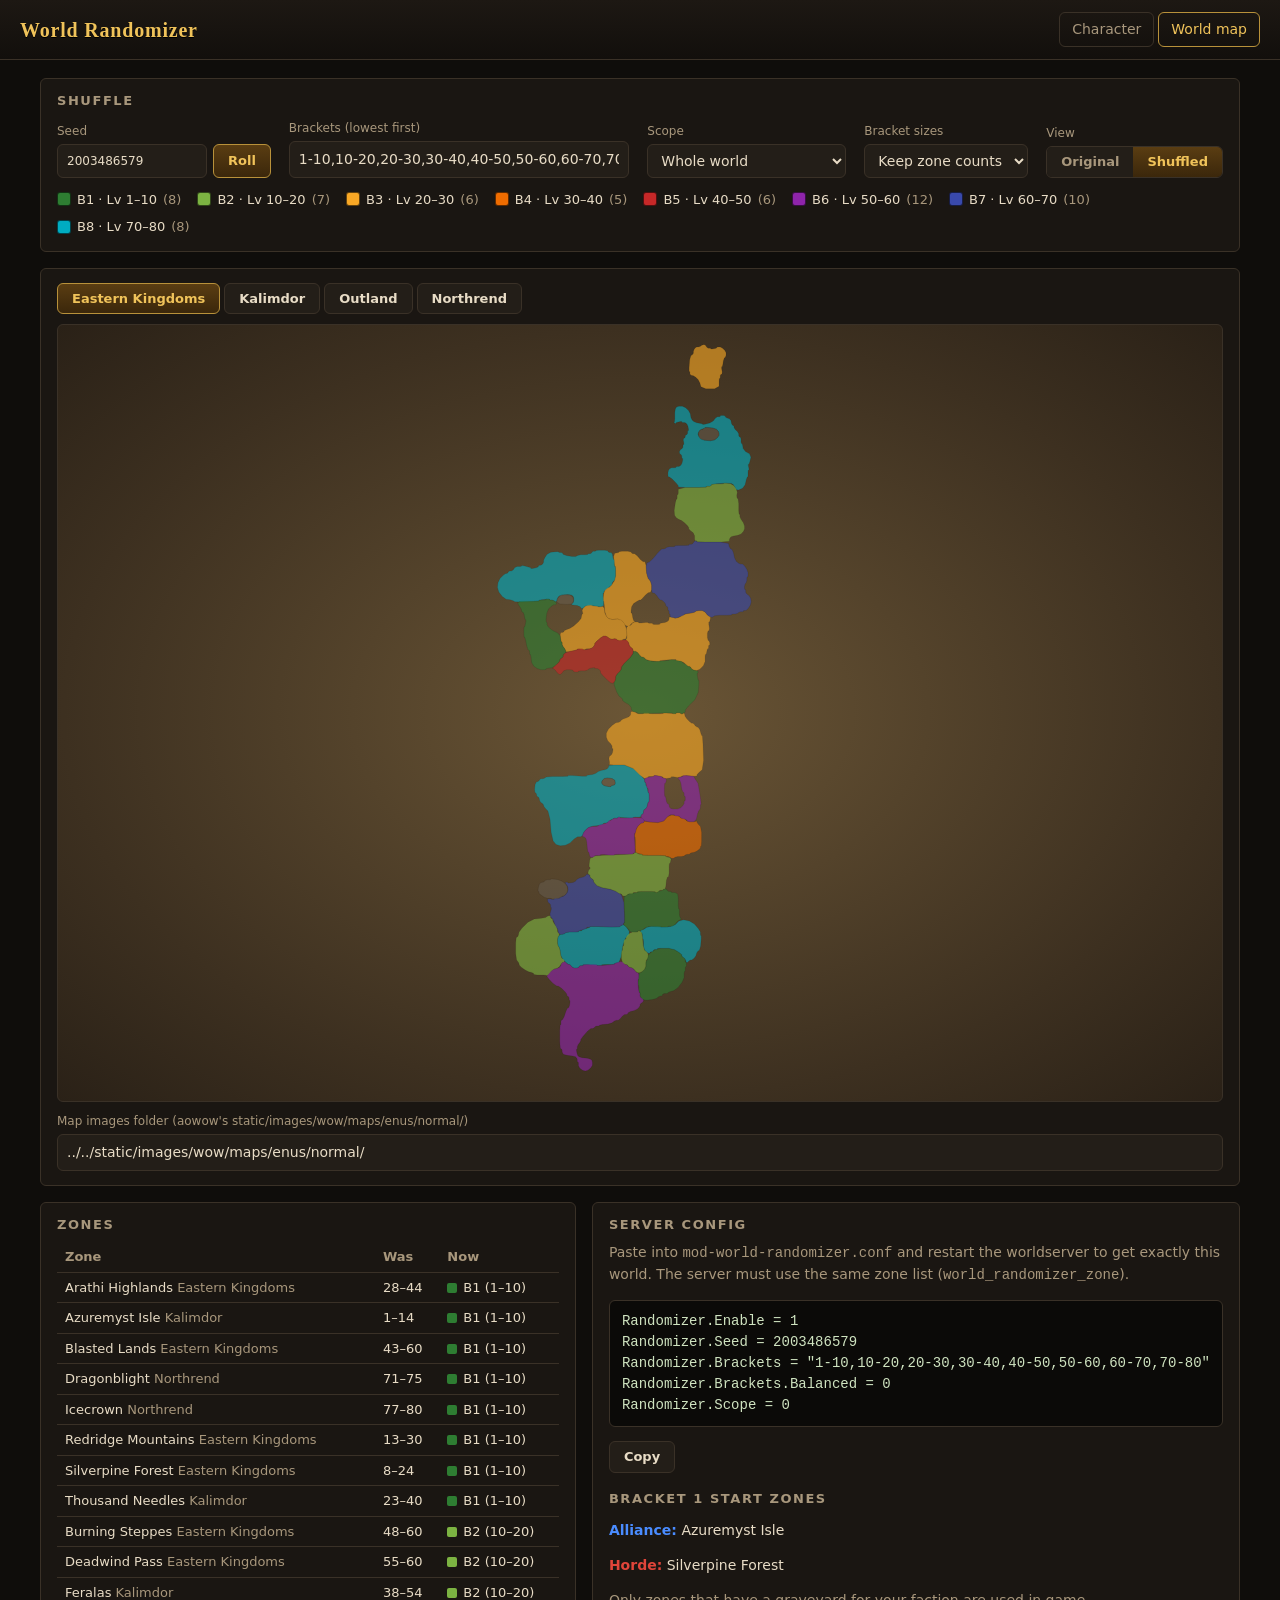
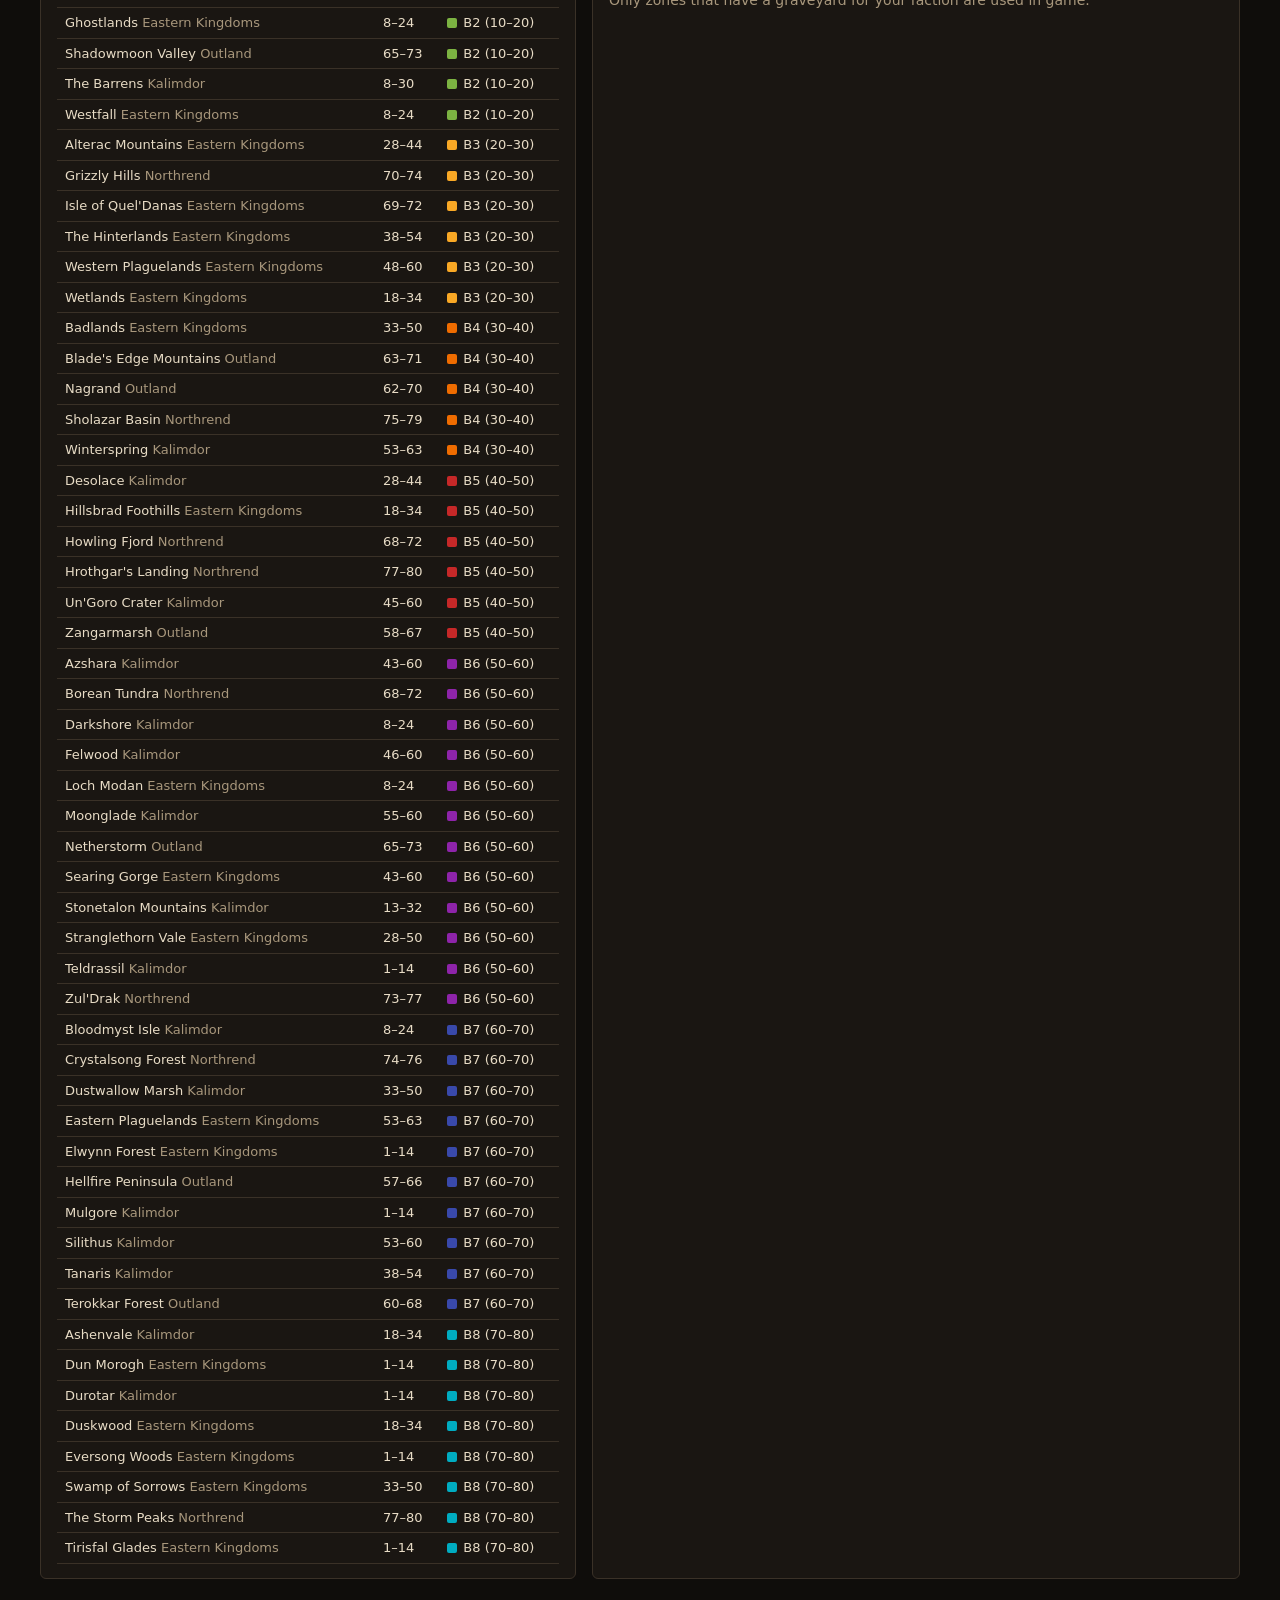
==== web/map.html @ 2b9e7f8f "Web pages: character roller and bracket map, same shuffle as the server Co-Authored-By: Claude Opus " ====
<!doctype html>
<html lang="en">
<head>
<meta charset="utf-8">
<meta name="viewport" content="width=device-width, initial-scale=1">
<title>World Randomizer Map</title>
<link rel="stylesheet" href="style.css">
</head>
<body>
<header class="top">
  <h1>World Randomizer</h1>
  <nav>
    <a href="index.html">Character</a>
    <a href="map.html" class="active">World map</a>
  </nav>
</header>

<main>
  <section class="panel">
    <h2>Shuffle</h2>
    <div class="controls">
      <label class="field"><span>Seed</span>
        <span style="display:flex;gap:6px">
          <input type="number" id="seed" min="1" max="4294967295" style="width:150px">
          <button id="roll" title="New random seed">Roll</button>
        </span>
      </label>
      <label class="field" style="flex:1;min-width:260px"><span>Brackets (lowest first)</span>
        <input type="text" id="brackets">
      </label>
      <label class="field"><span>Scope</span>
        <select id="scope">
          <option value="0">Whole world</option>
          <option value="1">Within each continent</option>
          <option value="2">Within each expansion</option>
        </select>
      </label>
      <label class="field"><span>Bracket sizes</span>
        <select id="balanced">
          <option value="0">Keep zone counts</option>
          <option value="1">Spread evenly</option>
        </select>
      </label>
      <div class="field"><span>View</span>
        <div class="segmented" id="view">
          <button data-view="original">Original</button>
          <button data-view="shuffled" class="on">Shuffled</button>
        </div>
      </div>
    </div>
    <div class="legend" id="legend"></div>
  </section>

  <section class="panel">
    <div class="tabs" id="tabs"></div>
    <div class="mapbox" id="mapbox">
      <img id="mapimg" alt="">
      <svg id="svg" viewBox="0 0 100 100" preserveAspectRatio="none"></svg>
    </div>
    <div class="controls" style="margin-top:10px">
      <label class="field" style="flex:1"><span>Map images folder (aowow's static/images/wow/maps/enus/normal/)</span>
        <input type="text" id="imgbase">
      </label>
    </div>
  </section>

  <div class="grid2">
    <section class="panel">
      <h2>Zones</h2>
      <table>
        <thead><tr><th>Zone</th><th>Was</th><th>Now</th></tr></thead>
        <tbody id="zonetable"></tbody>
      </table>
    </section>
    <section class="panel">
      <h2>Server config</h2>
      <p class="muted" style="margin-top:0">Paste into <code>mod-world-randomizer.conf</code> and restart the
        worldserver to get exactly this world. The server must use the same zone list
        (<code>world_randomizer_zone</code>).</p>
      <pre class="snippet" id="snippet"></pre>
      <p><button class="quiet" id="copy">Copy</button> <span id="copied" class="muted"></span></p>
      <h2 style="margin-top:18px">Bracket 1 start zones</h2>
      <div id="starts"></div>
    </section>
  </div>
</main>

<div class="tooltip" id="tooltip"></div>

<script src="zones.js"></script>
<script src="randomizer.js"></script>
<script>
(function () {
  'use strict';

  var R = window.WorldRandomizer;
  var ZONES = window.RANDOMIZER_ZONES || [];
  var OUTLINES = window.RANDOMIZER_OUTLINES || {};
  var CONTINENTS = [
    { id: 0, name: 'Eastern Kingdoms', map: '-3' },
    { id: 1, name: 'Kalimdor', map: '-6' },
    { id: 2, name: 'Outland', map: '-2' },
    { id: 3, name: 'Northrend', map: '-5' }
  ];
  var DEFAULT_BRACKETS = '1-10,10-20,20-30,30-40,40-50,50-60,60-70,70-80';
  var DEFAULT_IMAGES = '../../static/images/wow/maps/enus/normal/';
  var TERRITORY = ['Alliance', 'Horde', 'Contested'];

  // Green -> orange -> red -> purple -> blue, like the bracket colours in the Classic video
  var PALETTE = ['#2e7d32', '#7cb342', '#f9a825', '#ef6c00', '#c62828', '#8e24aa', '#3949ab', '#00acc1',
    '#d4b106', '#757575'];

  var state = load();
  var els = {};
  ['seed', 'roll', 'brackets', 'scope', 'balanced', 'view', 'legend', 'tabs', 'mapimg', 'svg', 'imgbase',
    'zonetable', 'snippet', 'copy', 'copied', 'starts', 'tooltip'].forEach(function (id) {
    els[id] = document.getElementById(id);
  });

  function load() {
    var saved = {};
    try { saved = JSON.parse(localStorage.getItem('wr-map') || '{}'); } catch (e) { saved = {}; }
    var params = new URLSearchParams(location.search);
    return {
      seed: Number(params.get('seed')) || saved.seed || R.randomSeed(),
      brackets: params.get('brackets') || saved.brackets || DEFAULT_BRACKETS,
      scope: params.has('scope') ? Number(params.get('scope')) : (saved.scope || 0),
      balanced: params.has('balanced') ? Number(params.get('balanced')) : (saved.balanced || 0),
      view: saved.view || 'shuffled',
      continent: saved.continent || 0,
      images: params.get('images') || saved.images || DEFAULT_IMAGES
    };
  }

  function save() {
    try { localStorage.setItem('wr-map', JSON.stringify(state)); } catch (e) { /* storage blocked */ }
  }

  function color(index, count) {
    if (count <= PALETTE.length) return PALETTE[index];
    var hue = 130 - (index / Math.max(1, count - 1)) * 330;
    return 'hsl(' + ((hue + 360) % 360) + ', 65%, 45%)';
  }

  function ringsToPath(rings) {
    return rings.map(function (ring) {
      var d = '';
      for (var i = 0; i + 1 < ring.length; i += 2) d += (i ? 'L' : 'M') + ring[i] + ' ' + ring[i + 1];
      return d + 'Z';
    }).join('');
  }

  function compute() {
    var brackets = R.parseBrackets(state.brackets);
    if (!brackets.length) brackets = [{ min: 1, max: 80 }];
    var zones = R.shuffleZones(ZONES, {
      seed: state.seed >>> 0, brackets: brackets, scope: state.scope, balanced: !!state.balanced
    });
    var byId = {};
    zones.forEach(function (z) { byId[z.id] = z; });
    return { brackets: brackets, zones: zones, byId: byId };
  }

  function render() {
    var result = compute();
    var brackets = result.brackets;
    var shuffled = state.view === 'shuffled';

    // Controls
    els.seed.value = state.seed;
    els.brackets.value = state.brackets;
    els.scope.value = String(state.scope);
    els.balanced.value = String(state.balanced);
    els.imgbase.value = state.images;
    Array.prototype.forEach.call(els.view.children, function (b) {
      b.classList.toggle('on', b.getAttribute('data-view') === state.view);
    });

    // Legend
    var counts = brackets.map(function () { return 0; });
    result.zones.forEach(function (z) { counts[shuffled ? z.bracket : z.home]++; });
    els.legend.innerHTML = brackets.map(function (b, i) {
      return '<span class="chip"><span class="swatch" style="background:' + color(i, brackets.length) +
        '"></span>B' + (i + 1) + ' &middot; Lv ' + b.min + '&ndash;' + b.max +
        ' <span class="muted">(' + counts[i] + ')</span></span>';
    }).join('');

    // Tabs
    els.tabs.innerHTML = '';
    CONTINENTS.forEach(function (c) {
      var b = document.createElement('button');
      b.textContent = c.name;
      b.className = c.id === state.continent ? '' : 'quiet';
      b.onclick = function () { state.continent = c.id; save(); render(); };
      els.tabs.appendChild(b);
    });

    // Map
    var continent = CONTINENTS[state.continent];
    var img = els.mapimg;
    img.style.display = '';
    img.onerror = function () { img.style.display = 'none'; };
    img.src = state.images.replace(/\/?$/, '/') + continent.map + '.jpg';

    var outlines = OUTLINES[continent.id] || {};
    var svg = '';
    Object.keys(outlines).forEach(function (zoneId) {
      var outline = outlines[zoneId];
      var zone = result.byId[zoneId];
      var fill = '#6f6a62';
      var opacity = 0.35;
      if (zone) {
        fill = color(shuffled ? zone.bracket : zone.home, brackets.length);
        opacity = 0.62;
      }
      svg += '<path fill-rule="evenodd" data-zone="' + zoneId + '" fill="' + fill + '" fill-opacity="' + opacity +
        '" d="' + ringsToPath(outline.p) + '"></path>';
    });
    els.svg.innerHTML = svg;

    // Table: by new bracket, then name
    var rows = result.zones.slice().sort(function (a, b) {
      return (a.bracket - b.bracket) || a.name.localeCompare(b.name);
    });
    els.zonetable.innerHTML = rows.map(function (z) {
      var was = brackets[z.home];
      var now = brackets[z.bracket];
      return '<tr><td>' + escapeHtml(z.name) + ' <span class="muted">' + CONTINENTS[z.continent].name + '</span></td>' +
        '<td>' + z.min + '&ndash;' + z.max + '</td>' +
        '<td><span class="swatch" style="background:' + color(z.bracket, brackets.length) + '"></span>B' +
        (z.bracket + 1) + ' (' + now.min + '&ndash;' + now.max + ')' + (z.bracket === z.home ? '' : '') + '</td></tr>';
    }).join('');

    // Config snippet
    els.snippet.textContent = [
      'Randomizer.Enable = 1',
      'Randomizer.Seed = ' + (state.seed >>> 0),
      'Randomizer.Brackets = "' + brackets.map(function (b) { return b.min + '-' + b.max; }).join(',') + '"',
      'Randomizer.Brackets.Balanced = ' + (state.balanced ? 1 : 0),
      'Randomizer.Scope = ' + state.scope
    ].join('\n');

    // Start zones (lowest bracket)
    var lowest = 0;
    brackets.forEach(function (b, i) { if (b.min < brackets[lowest].min) lowest = i; });
    var starts = result.zones.filter(function (z) { return z.bracket === lowest; });
    var alliance = starts.filter(function (z) { return z.territory === 0; });
    var horde = starts.filter(function (z) { return z.territory === 1; });
    var contested = starts.filter(function (z) { return z.territory === 2; });
    function list(zones) {
      return zones.length ? zones.map(function (z) { return escapeHtml(z.name); }).join(', ') : '<span class="muted">none</span>';
    }
    els.starts.innerHTML =
      '<p><b class="alliance">Alliance:</b> ' + list(alliance.length ? alliance : contested) +
      (alliance.length ? '' : ' <span class="muted">(no Alliance zone landed here, so contested zones)</span>') + '</p>' +
      '<p><b class="horde">Horde:</b> ' + list(horde.length ? horde : contested) +
      (horde.length ? '' : ' <span class="muted">(no Horde zone landed here, so contested zones)</span>') + '</p>' +
      '<p class="muted">Only zones that have a graveyard for your faction are used in game.</p>';

    save();
    els._result = result;
  }

  function escapeHtml(text) {
    return String(text).replace(/[&<>"']/g, function (c) {
      return { '&': '&amp;', '<': '&lt;', '>': '&gt;', '"': '&quot;', "'": '&#39;' }[c];
    });
  }

  // Tooltip
  els.svg.addEventListener('mousemove', function (e) {
    var path = e.target.closest('path');
    if (!path) { els.tooltip.style.display = 'none'; return; }
    var zoneId = path.getAttribute('data-zone');
    var outline = (OUTLINES[state.continent] || {})[zoneId] || {};
    var result = els._result;
    var zone = result.byId[zoneId];
    var html = '<b>' + escapeHtml(zone ? zone.name : outline.name || 'Zone ' + zoneId) + '</b><br>';
    if (zone) {
      var b = result.brackets[zone.bracket];
      html += 'Original: Level ' + zone.min + ' &ndash; ' + zone.max + '<br>' +
        'Shuffled: B' + (zone.bracket + 1) + ' &middot; Level ' + b.min + ' &ndash; ' + b.max + '<br>' +
        '<span class="muted">' + TERRITORY[zone.territory] + (zone.shuffle ? '' : ' &middot; pinned') + '</span>';
    } else {
      html += '<span class="muted">Not shuffled (city or disabled)</span>';
    }
    els.tooltip.innerHTML = html;
    els.tooltip.style.display = 'block';
    els.tooltip.style.left = (e.clientX + 14) + 'px';
    els.tooltip.style.top = (e.clientY + 14) + 'px';
  });
  els.svg.addEventListener('mouseleave', function () { els.tooltip.style.display = 'none'; });

  // Inputs
  els.seed.addEventListener('change', function () {
    var value = Math.floor(Number(els.seed.value));
    state.seed = value >= 1 && value <= 4294967295 ? value : state.seed;
    render();
  });
  els.roll.addEventListener('click', function () { state.seed = R.randomSeed(); render(); });
  els.brackets.addEventListener('change', function () { state.brackets = els.brackets.value; render(); });
  els.scope.addEventListener('change', function () { state.scope = Number(els.scope.value); render(); });
  els.balanced.addEventListener('change', function () { state.balanced = Number(els.balanced.value); render(); });
  els.imgbase.addEventListener('change', function () { state.images = els.imgbase.value || DEFAULT_IMAGES; render(); });
  els.view.addEventListener('click', function (e) {
    var view = e.target.getAttribute('data-view');
    if (view) { state.view = view; render(); }
  });
  els.copy.addEventListener('click', function () {
    var text = els.snippet.textContent;
    var done = function () { els.copied.textContent = 'Copied.'; setTimeout(function () { els.copied.textContent = ''; }, 1500); };
    if (navigator.clipboard) navigator.clipboard.writeText(text).then(done, function () {});
  });

  render();
})();
</script>
</body>
</html>
---- web/style.css ----
:root {
  --bg: #0f0d0b;
  --panel: #1a1612;
  --panel-2: #231e18;
  --line: #3a3127;
  --text: #e8dcc6;
  --muted: #a8977c;
  --gold: #f0c35a;
  --gold-dim: #b8913a;
  --alliance: #4a8cff;
  --horde: #e0453a;
  --radius: 6px;
}

* { box-sizing: border-box; }

html, body {
  margin: 0;
  background: var(--bg);
  color: var(--text);
  font: 14px/1.5 "Segoe UI", system-ui, -apple-system, sans-serif;
}

a { color: var(--gold); }

header.top {
  display: flex;
  align-items: center;
  gap: 18px;
  padding: 12px 20px;
  border-bottom: 1px solid var(--line);
  background: linear-gradient(#1d1813, #120f0c);
}

header.top h1 {
  margin: 0;
  font: 600 20px/1 "Palatino Linotype", Georgia, serif;
  letter-spacing: 0.04em;
  color: var(--gold);
  text-shadow: 0 1px 0 #000;
}

header.top nav { display: flex; gap: 4px; margin-left: auto; }

header.top nav a {
  padding: 6px 12px;
  border: 1px solid var(--line);
  border-radius: var(--radius);
  color: var(--muted);
  text-decoration: none;
}

header.top nav a.active, header.top nav a:hover { color: var(--gold); border-color: var(--gold-dim); }

main { max-width: 1240px; margin: 0 auto; padding: 18px 20px 40px; }

.panel {
  background: var(--panel);
  border: 1px solid var(--line);
  border-radius: var(--radius);
  padding: 14px 16px;
  margin-bottom: 16px;
}

.panel h2 {
  margin: 0 0 10px;
  font: 600 13px/1.2 system-ui, sans-serif;
  letter-spacing: 0.12em;
  text-transform: uppercase;
  color: var(--muted);
}

.controls { display: flex; flex-wrap: wrap; gap: 12px 18px; align-items: flex-end; }

.field { display: flex; flex-direction: column; gap: 4px; }
.field > span { font-size: 12px; color: var(--muted); }

input[type=text], input[type=number], select {
  background: var(--panel-2);
  color: var(--text);
  border: 1px solid var(--line);
  border-radius: var(--radius);
  padding: 7px 9px;
  font: inherit;
  min-width: 0;
}

input:focus, select:focus { outline: 1px solid var(--gold-dim); }

button {
  background: linear-gradient(#5a3d12, #3b270b);
  color: var(--gold);
  border: 1px solid var(--gold-dim);
  border-radius: var(--radius);
  padding: 7px 14px;
  font: 600 13px/1.2 system-ui, sans-serif;
  cursor: pointer;
}

button:hover { filter: brightness(1.15); }
button:disabled { opacity: 0.45; cursor: not-allowed; filter: none; }
button.quiet { background: var(--panel-2); color: var(--text); border-color: var(--line); }

.segmented { display: inline-flex; border: 1px solid var(--line); border-radius: var(--radius); overflow: hidden; }
.segmented button { border: 0; border-radius: 0; background: var(--panel-2); color: var(--muted); }
.segmented button.on { background: linear-gradient(#5a3d12, #3b270b); color: var(--gold); }

.legend { display: flex; flex-wrap: wrap; gap: 8px 16px; margin-top: 12px; }
.legend .chip { display: inline-flex; align-items: center; gap: 6px; font-size: 13px; }
.legend .swatch { width: 14px; height: 14px; border-radius: 3px; border: 1px solid rgba(0, 0, 0, 0.6); }

.tabs { display: flex; gap: 4px; margin-bottom: 10px; flex-wrap: wrap; }

.mapbox {
  position: relative;
  width: 100%;
  aspect-ratio: 1002 / 668;
  border: 1px solid var(--line);
  border-radius: var(--radius);
  overflow: hidden;
  background: radial-gradient(ellipse at center, #6b5636 0%, #3d3020 70%, #2a2117 100%);
}

.mapbox img { position: absolute; inset: 0; width: 100%; height: 100%; object-fit: fill; }
.mapbox svg { position: absolute; inset: 0; width: 100%; height: 100%; }
.mapbox path { stroke: rgba(0, 0, 0, 0.75); stroke-width: 0.12; vector-effect: non-scaling-stroke; cursor: pointer; }
.mapbox path:hover { filter: brightness(1.35); stroke: #fff; }

.tooltip {
  position: fixed;
  pointer-events: none;
  background: rgba(10, 12, 24, 0.94);
  border: 1px solid #6e7590;
  border-radius: 4px;
  padding: 7px 10px;
  font-size: 13px;
  z-index: 10;
  display: none;
  white-space: nowrap;
}

.tooltip b { color: var(--gold); font-size: 14px; }

table { width: 100%; border-collapse: collapse; font-size: 13px; }
th, td { text-align: left; padding: 5px 8px; border-bottom: 1px solid var(--line); }
th { color: var(--muted); font-weight: 600; }
td .swatch { display: inline-block; width: 10px; height: 10px; border-radius: 2px; margin-right: 6px; vertical-align: -1px; }

pre.snippet {
  margin: 0;
  background: #0b0a08;
  border: 1px solid var(--line);
  border-radius: var(--radius);
  padding: 10px 12px;
  overflow-x: auto;
  color: #cfe3c0;
}

.grid2 { display: grid; grid-template-columns: 1fr 1fr; gap: 16px; }
@media (max-width: 860px) { .grid2 { grid-template-columns: 1fr; } }

.muted { color: var(--muted); }
.alliance { color: var(--alliance); }
.horde { color: var(--horde); }

/* Character roller */
.cards { display: grid; grid-template-columns: repeat(auto-fit, minmax(170px, 1fr)); gap: 12px; }

.card {
  background: var(--panel-2);
  border: 1px solid var(--line);
  border-radius: var(--radius);
  padding: 14px;
  text-align: center;
  min-height: 210px;
}

.card .label { font-size: 11px; letter-spacing: 0.14em; text-transform: uppercase; color: var(--muted); }

.card img {
  width: 96px;
  height: 96px;
  margin: 12px auto 8px;
  display: block;
  border-radius: 8px;
  border: 2px solid var(--gold-dim);
  box-shadow: 0 0 0 3px #000;
}

.card .value { font: 600 18px/1.2 "Palatino Linotype", Georgia, serif; color: var(--gold); }
.card .sub { font-size: 12px; color: var(--muted); margin-top: 4px; }
.card.empty .value { color: var(--muted); font-weight: 400; }

.badge {
  display: inline-block;
  padding: 2px 8px;
  border-radius: 999px;
  font-size: 12px;
  border: 1px solid var(--line);
}

.locked { color: var(--horde); }
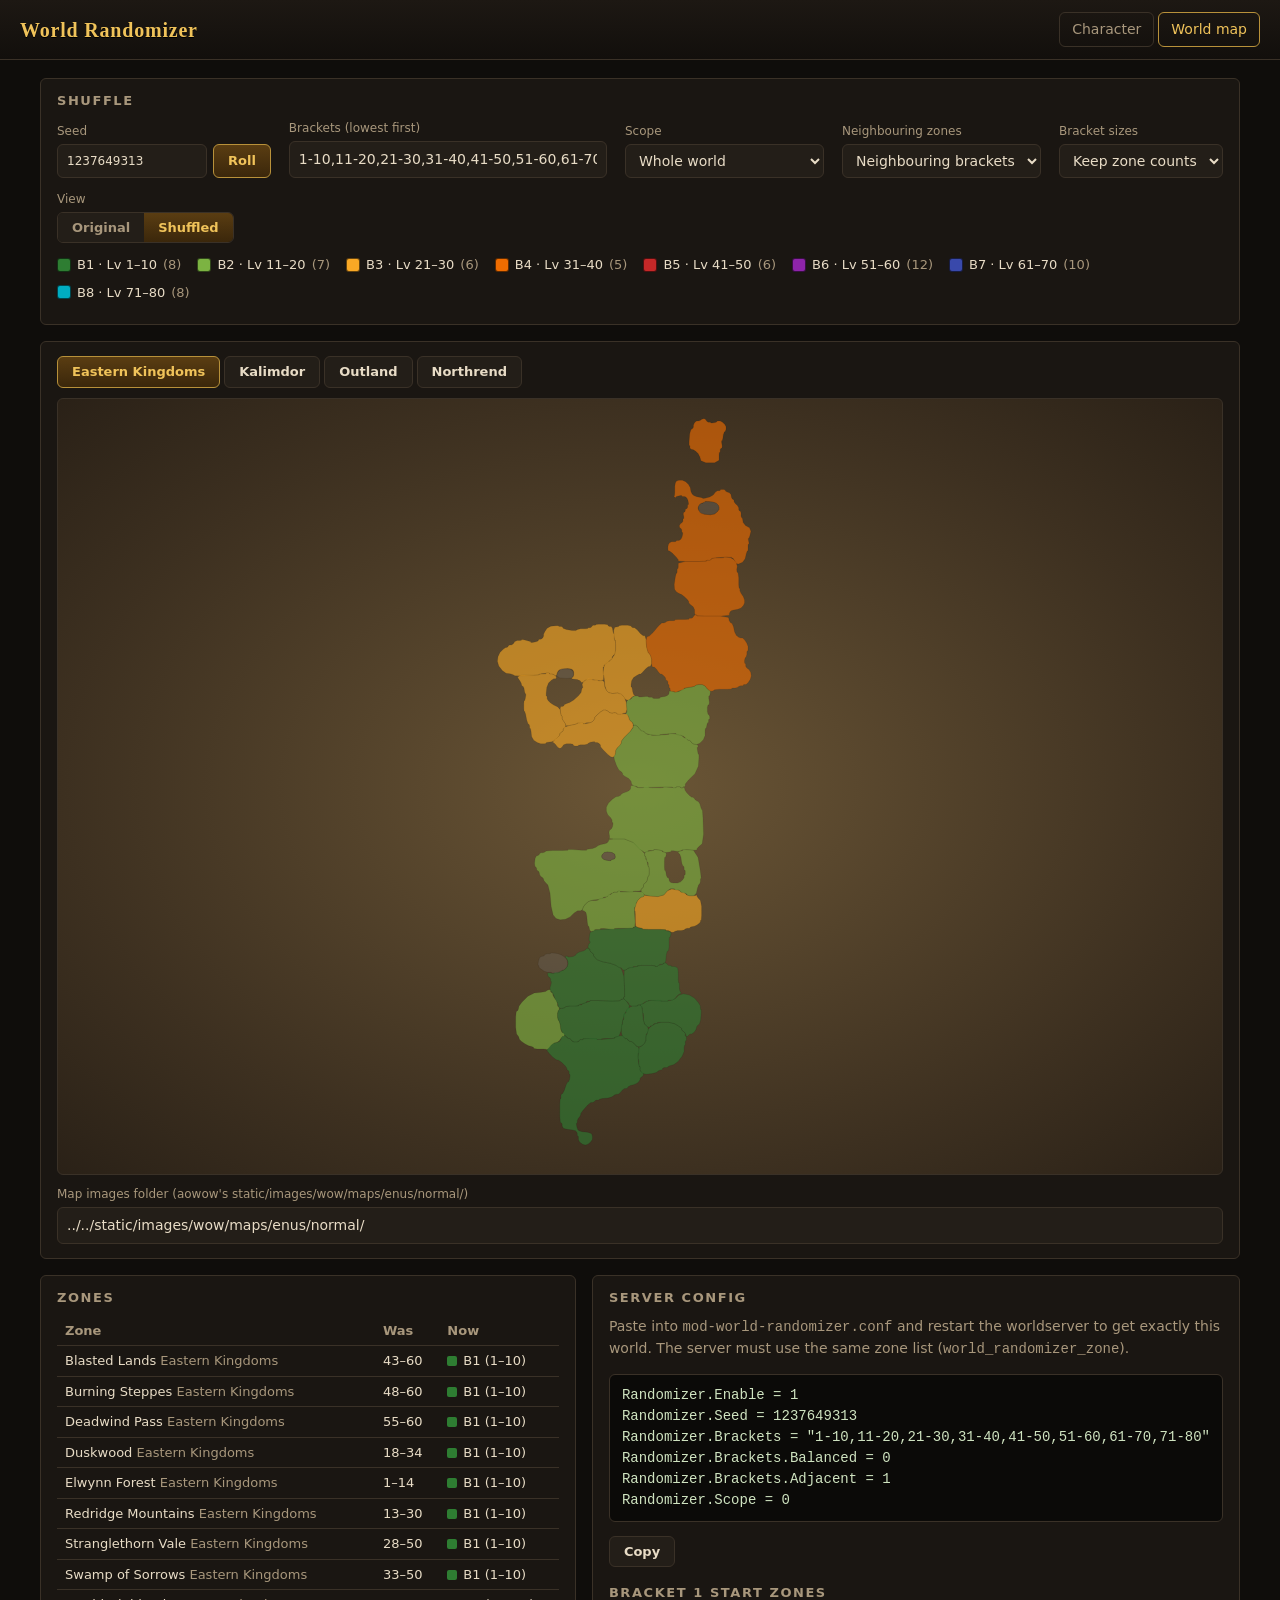
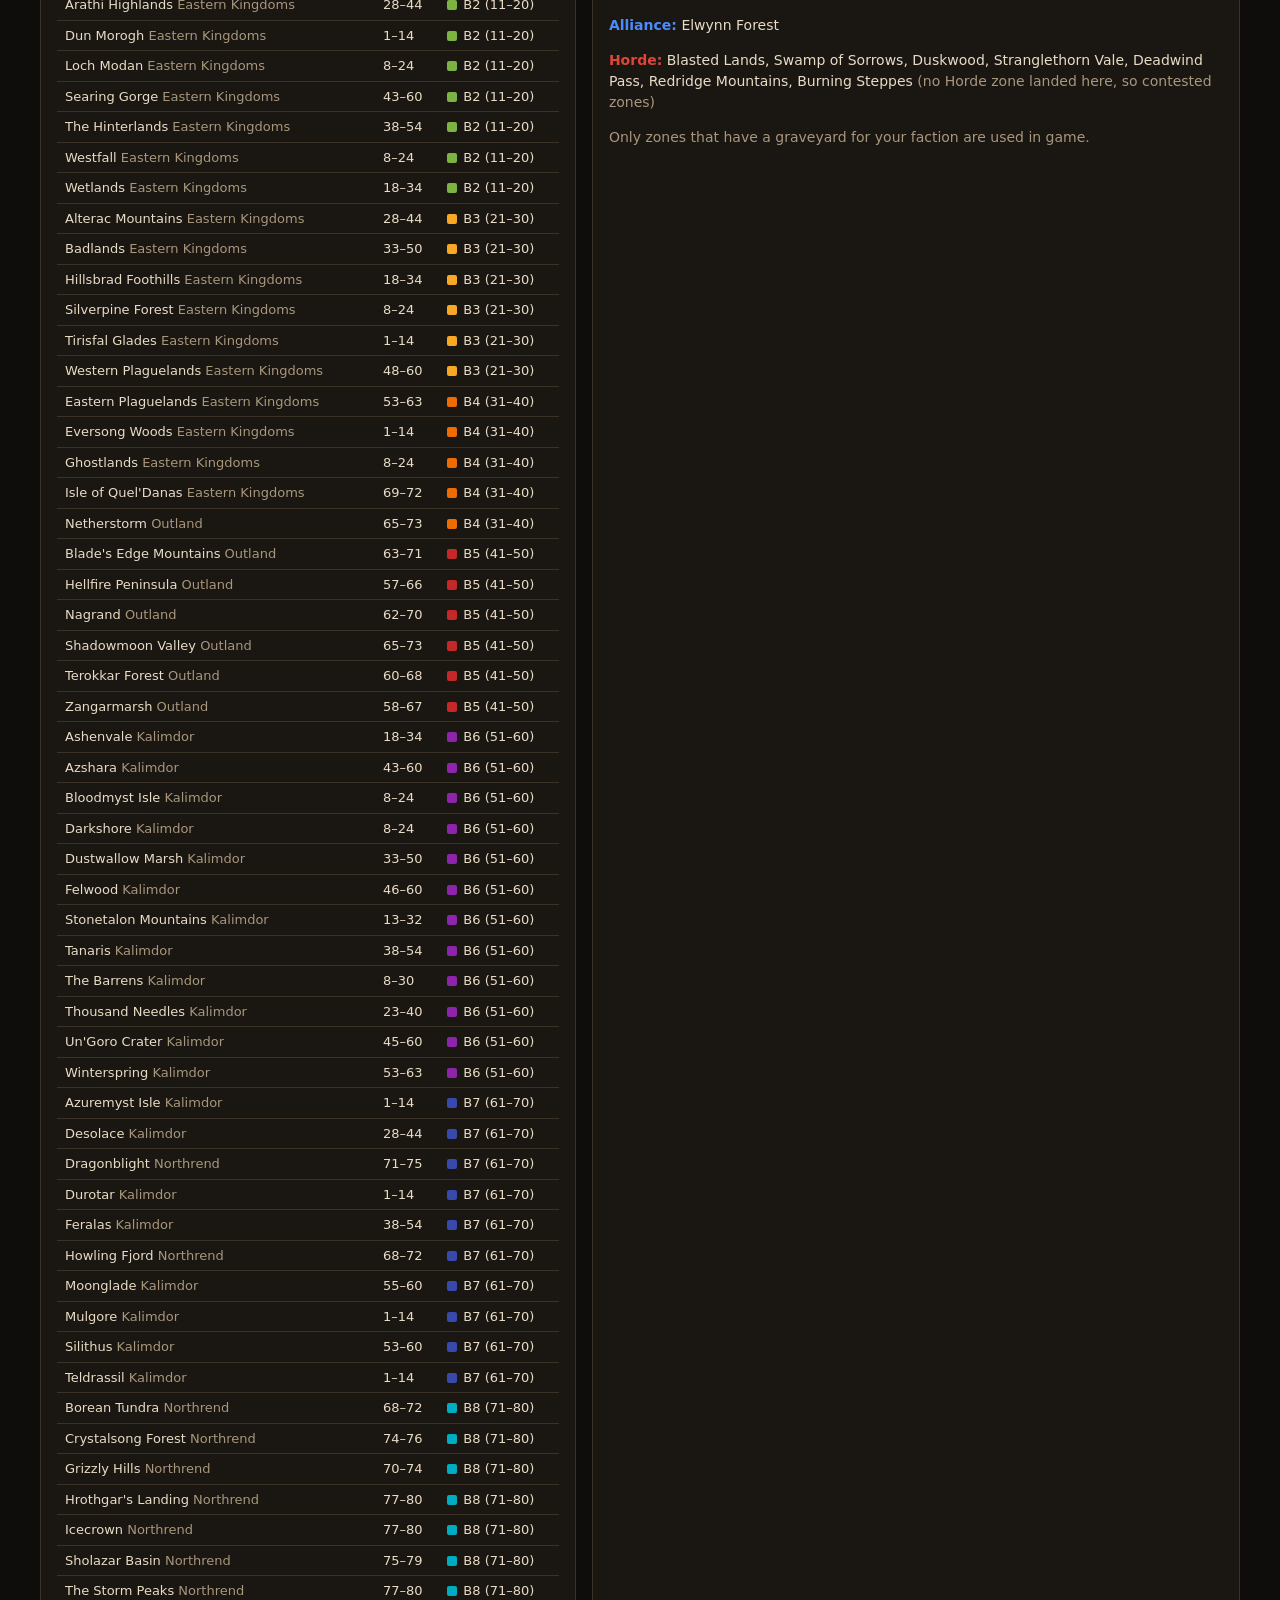
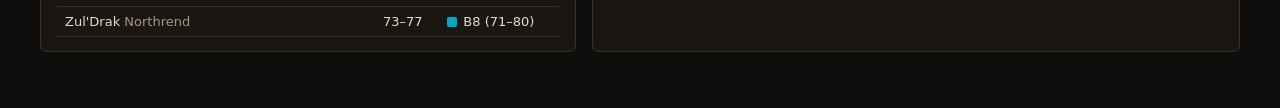
==== commit 5f7f0b52: "Adjacent brackets: neighbouring zones get neighbouring brackets; zone borders from the aowow outline" ====
--- a/web/map.html
+++ b/web/map.html
@@ -35,6 +35,12 @@
           <option value="2">Within each expansion</option>
         </select>
       </label>
+      <label class="field"><span>Neighbouring zones</span>
+        <select id="adjacent">
+          <option value="1">Neighbouring brackets</option>
+          <option value="0">Fully random</option>
+        </select>
+      </label>
       <label class="field"><span>Bracket sizes</span>
         <select id="balanced">
           <option value="0">Keep zone counts</option>
@@ -49,6 +55,7 @@
       </div>
     </div>
     <div class="legend" id="legend"></div>
+    <p id="gaps" style="margin:8px 0 0;color:#e8a33a"></p>
   </section>
 
   <section class="panel">
@@ -102,7 +109,7 @@
     { id: 2, name: 'Outland', map: '-2' },
     { id: 3, name: 'Northrend', map: '-5' }
   ];
-  var DEFAULT_BRACKETS = '1-10,10-20,20-30,30-40,40-50,50-60,60-70,70-80';
+  var DEFAULT_BRACKETS = '1-10,11-20,21-30,31-40,41-50,51-60,61-70,71-80';
   var DEFAULT_IMAGES = '../../static/images/wow/maps/enus/normal/';
   var TERRITORY = ['Alliance', 'Horde', 'Contested'];
 
@@ -112,7 +119,7 @@
 
   var state = load();
   var els = {};
-  ['seed', 'roll', 'brackets', 'scope', 'balanced', 'view', 'legend', 'tabs', 'mapimg', 'svg', 'imgbase',
+  ['seed', 'roll', 'brackets', 'scope', 'balanced', 'adjacent', 'gaps', 'view', 'legend', 'tabs', 'mapimg', 'svg', 'imgbase',
     'zonetable', 'snippet', 'copy', 'copied', 'starts', 'tooltip'].forEach(function (id) {
     els[id] = document.getElementById(id);
   });
@@ -126,6 +133,8 @@
       brackets: params.get('brackets') || saved.brackets || DEFAULT_BRACKETS,
       scope: params.has('scope') ? Number(params.get('scope')) : (saved.scope || 0),
       balanced: params.has('balanced') ? Number(params.get('balanced')) : (saved.balanced || 0),
+      adjacent: params.has('adjacent') ? Number(params.get('adjacent')) :
+        (saved.adjacent === undefined ? 1 : saved.adjacent),
       view: saved.view || 'shuffled',
       continent: saved.continent || 0,
       images: params.get('images') || saved.images || DEFAULT_IMAGES
@@ -154,7 +163,8 @@
     var brackets = R.parseBrackets(state.brackets);
     if (!brackets.length) brackets = [{ min: 1, max: 80 }];
     var zones = R.shuffleZones(ZONES, {
-      seed: state.seed >>> 0, brackets: brackets, scope: state.scope, balanced: !!state.balanced
+      seed: state.seed >>> 0, brackets: brackets, scope: state.scope, balanced: !!state.balanced,
+      adjacent: !!state.adjacent
     });
     var byId = {};
     zones.forEach(function (z) { byId[z.id] = z; });
@@ -171,6 +181,11 @@
     els.brackets.value = state.brackets;
     els.scope.value = String(state.scope);
     els.balanced.value = String(state.balanced);
+    els.adjacent.value = String(state.adjacent);
+    var gaps = R.bracketGaps(brackets);
+    els.gaps.textContent = gaps.length ? 'Gap between ' + gaps.map(function (g) {
+      return g[0].min + '-' + g[0].max + ' and ' + g[1].min + '-' + g[1].max;
+    }).join(', ') + ': those levels get no zone. Brackets should follow on from each other.' : '';
     els.imgbase.value = state.images;
     Array.prototype.forEach.call(els.view.children, function (b) {
       b.classList.toggle('on', b.getAttribute('data-view') === state.view);
@@ -237,6 +252,7 @@
       'Randomizer.Seed = ' + (state.seed >>> 0),
       'Randomizer.Brackets = "' + brackets.map(function (b) { return b.min + '-' + b.max; }).join(',') + '"',
       'Randomizer.Brackets.Balanced = ' + (state.balanced ? 1 : 0),
+      'Randomizer.Brackets.Adjacent = ' + (state.adjacent ? 1 : 0),
       'Randomizer.Scope = ' + state.scope
     ].join('\n');
 
@@ -301,6 +317,7 @@
   els.brackets.addEventListener('change', function () { state.brackets = els.brackets.value; render(); });
   els.scope.addEventListener('change', function () { state.scope = Number(els.scope.value); render(); });
   els.balanced.addEventListener('change', function () { state.balanced = Number(els.balanced.value); render(); });
+  els.adjacent.addEventListener('change', function () { state.adjacent = Number(els.adjacent.value); render(); });
   els.imgbase.addEventListener('change', function () { state.images = els.imgbase.value || DEFAULT_IMAGES; render(); });
   els.view.addEventListener('click', function (e) {
     var view = e.target.getAttribute('data-view');
--- a/web/style.css
+++ b/web/style.css
@@ -200,3 +200,10 @@
 }
 
 .locked { color: var(--horde); }
+
+.allowed { display: grid; grid-template-columns: 160px 1fr 1fr; gap: 14px 24px; }
+@media (max-width: 860px) { .allowed { grid-template-columns: 1fr; } }
+.allowed .label { font-size: 11px; letter-spacing: 0.14em; text-transform: uppercase; color: var(--muted); margin-bottom: 6px; }
+.checks { display: flex; flex-wrap: wrap; gap: 6px 16px; }
+.check { display: inline-flex; align-items: center; gap: 6px; cursor: pointer; white-space: nowrap; }
+.check input { accent-color: var(--gold-dim); }
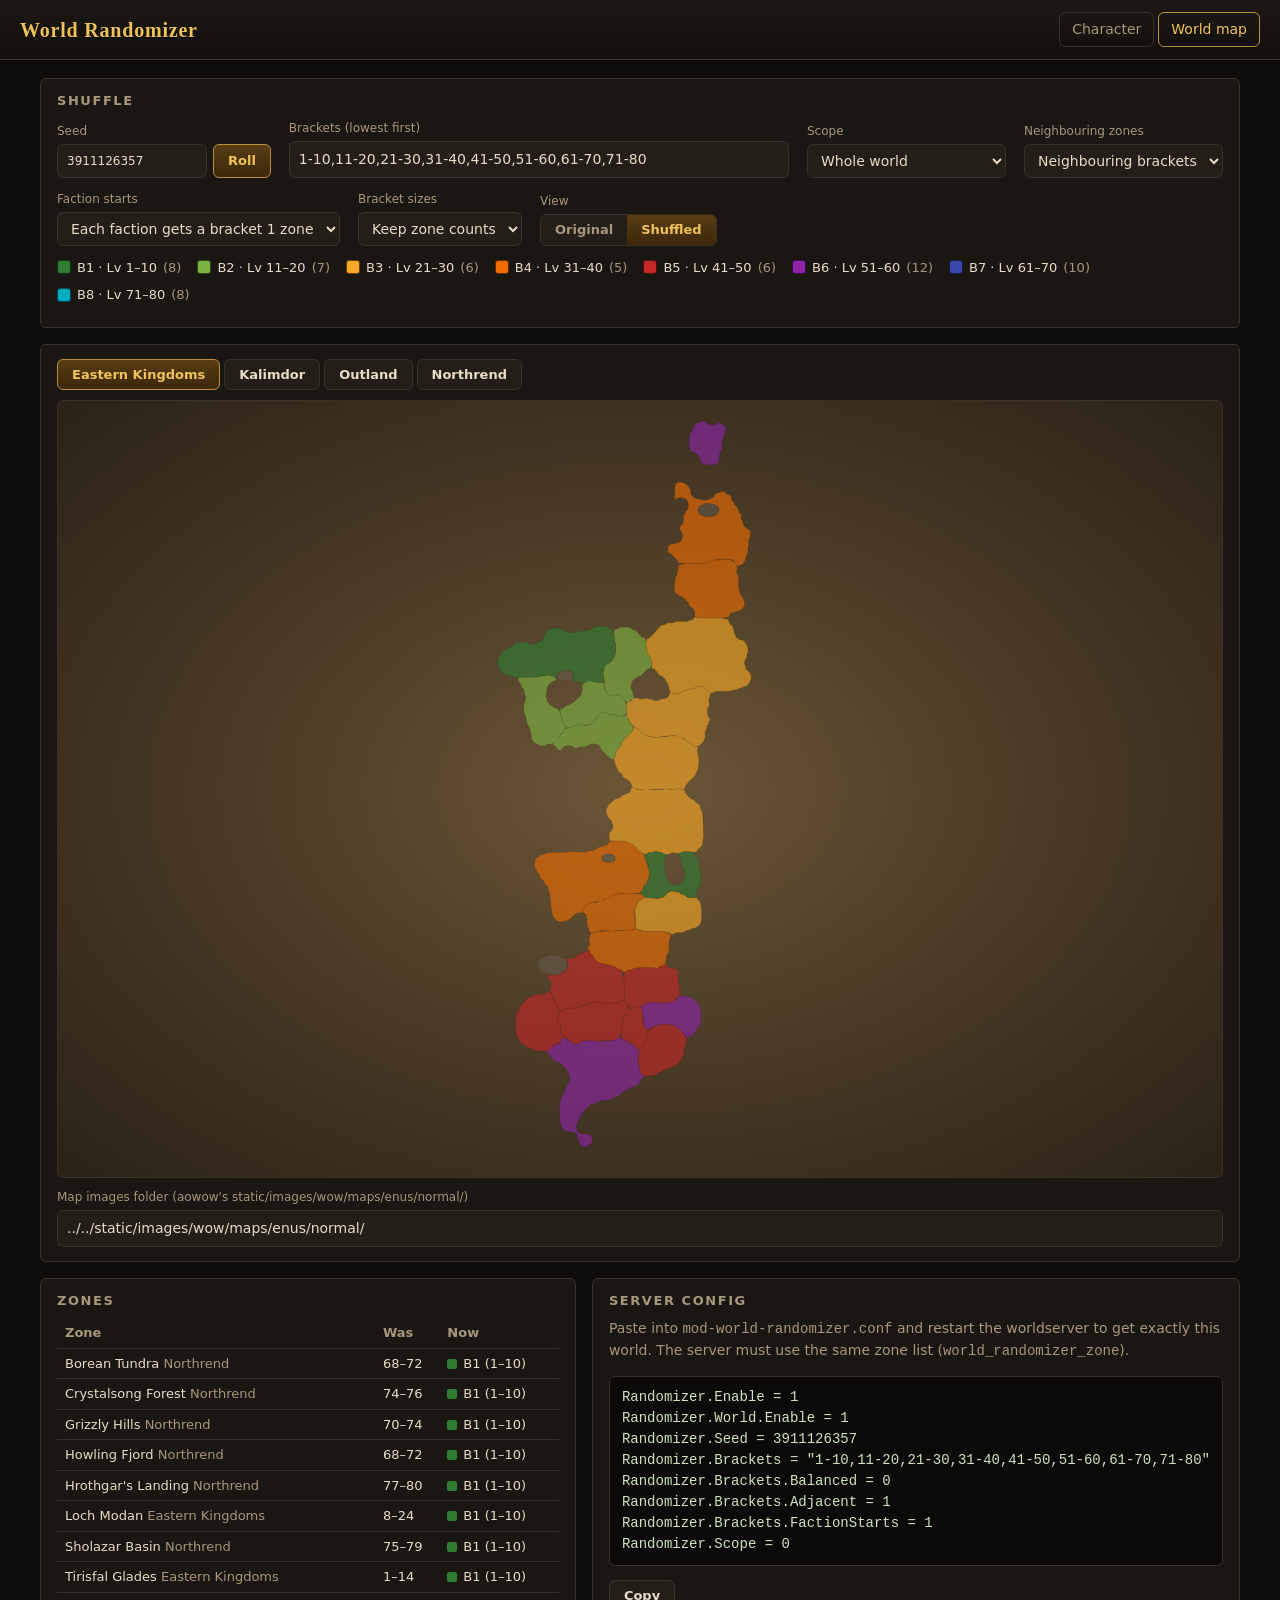
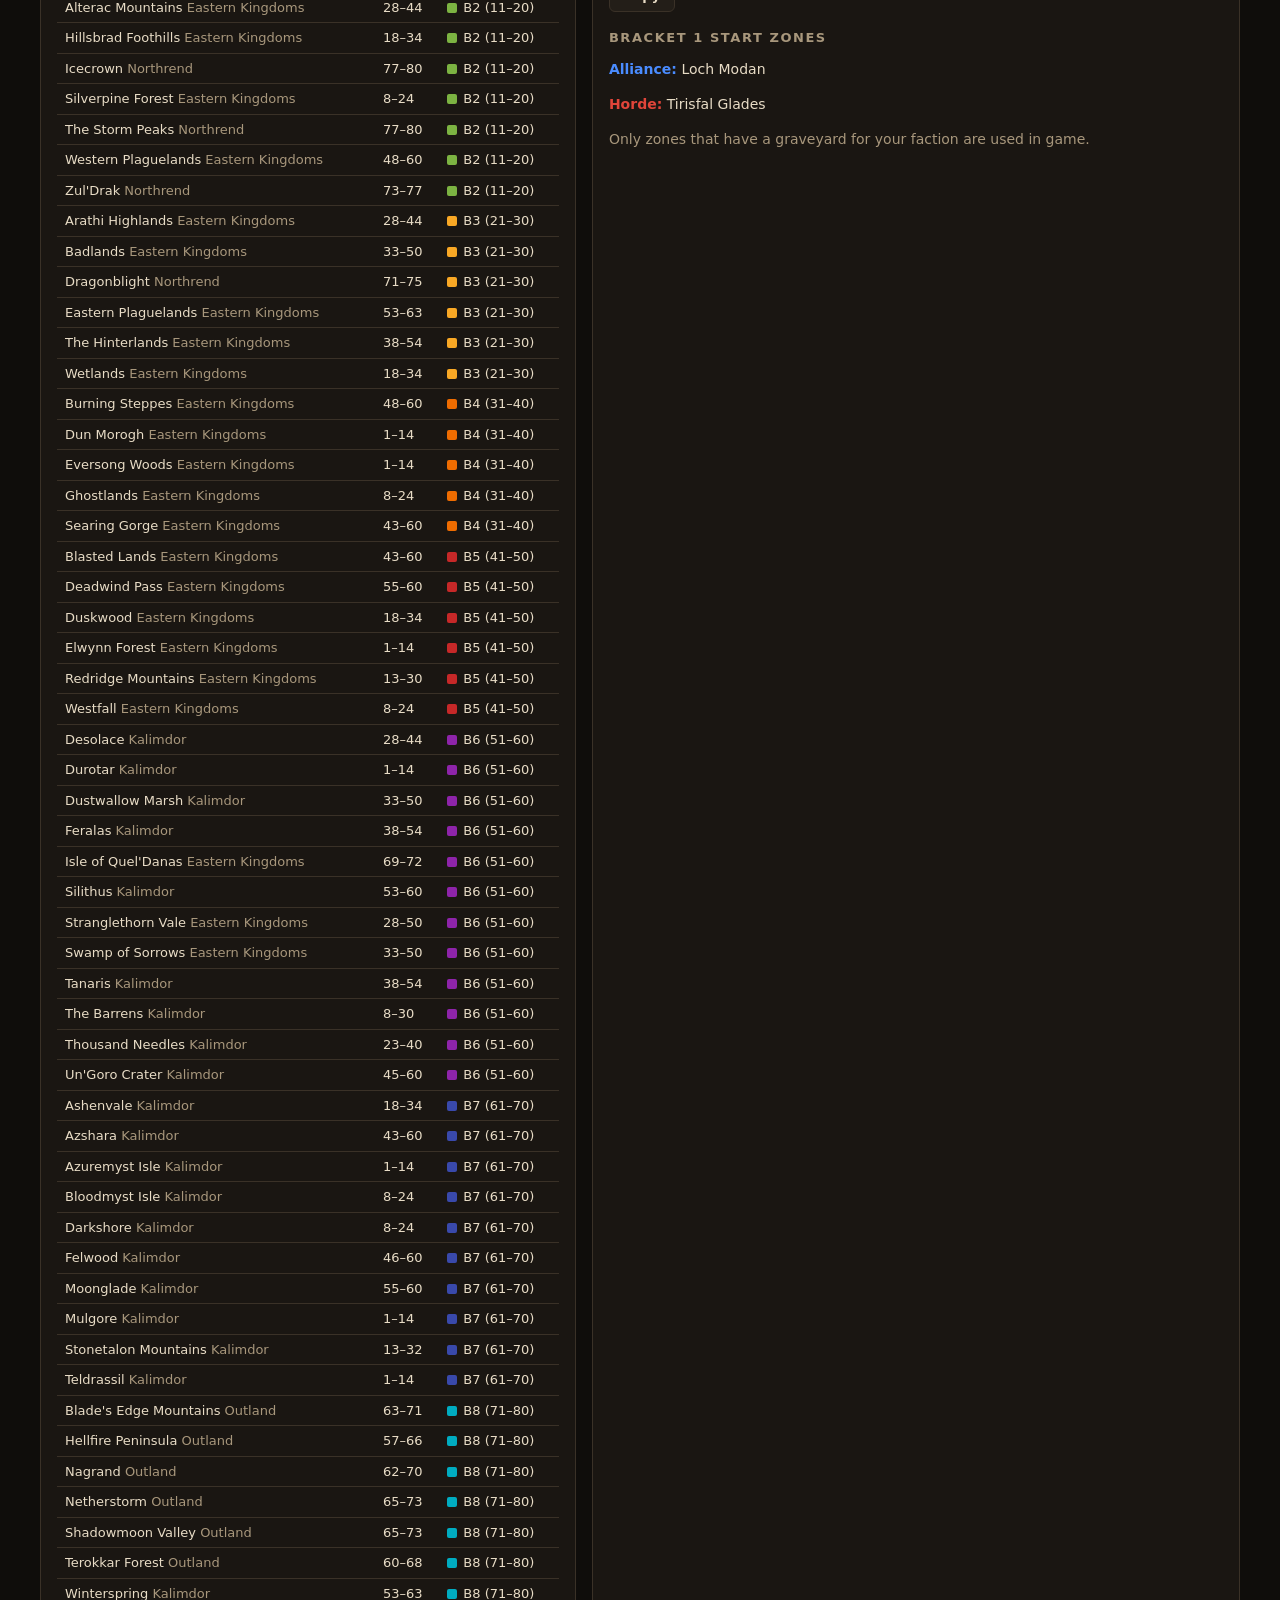
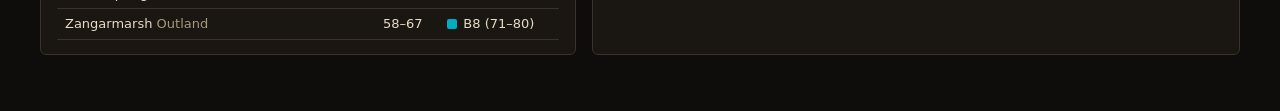
==== commit 39959f94: "Co-op codes, faction starts in bracket 1, master Enable/Announce, dungeon scaling inside the bracket" ====
--- a/web/map.html
+++ b/web/map.html
@@ -39,6 +39,12 @@
         <select id="adjacent">
           <option value="1">Neighbouring brackets</option>
           <option value="0">Fully random</option>
+        </select>
+      </label>
+      <label class="field"><span>Faction starts</span>
+        <select id="factionStarts">
+          <option value="1">Each faction gets a bracket 1 zone</option>
+          <option value="0">Leave it to the shuffle</option>
         </select>
       </label>
       <label class="field"><span>Bracket sizes</span>
@@ -119,7 +125,7 @@
 
   var state = load();
   var els = {};
-  ['seed', 'roll', 'brackets', 'scope', 'balanced', 'adjacent', 'gaps', 'view', 'legend', 'tabs', 'mapimg', 'svg', 'imgbase',
+  ['seed', 'roll', 'brackets', 'scope', 'balanced', 'adjacent', 'factionStarts', 'gaps', 'view', 'legend', 'tabs', 'mapimg', 'svg', 'imgbase',
     'zonetable', 'snippet', 'copy', 'copied', 'starts', 'tooltip'].forEach(function (id) {
     els[id] = document.getElementById(id);
   });
@@ -135,6 +141,8 @@
       balanced: params.has('balanced') ? Number(params.get('balanced')) : (saved.balanced || 0),
       adjacent: params.has('adjacent') ? Number(params.get('adjacent')) :
         (saved.adjacent === undefined ? 1 : saved.adjacent),
+      factionStarts: params.has('factionStarts') ? Number(params.get('factionStarts')) :
+        (saved.factionStarts === undefined ? 1 : saved.factionStarts),
       view: saved.view || 'shuffled',
       continent: saved.continent || 0,
       images: params.get('images') || saved.images || DEFAULT_IMAGES
@@ -164,7 +172,7 @@
     if (!brackets.length) brackets = [{ min: 1, max: 80 }];
     var zones = R.shuffleZones(ZONES, {
       seed: state.seed >>> 0, brackets: brackets, scope: state.scope, balanced: !!state.balanced,
-      adjacent: !!state.adjacent
+      adjacent: !!state.adjacent, factionStarts: !!state.factionStarts
     });
     var byId = {};
     zones.forEach(function (z) { byId[z.id] = z; });
@@ -182,6 +190,7 @@
     els.scope.value = String(state.scope);
     els.balanced.value = String(state.balanced);
     els.adjacent.value = String(state.adjacent);
+    els.factionStarts.value = String(state.factionStarts);
     var gaps = R.bracketGaps(brackets);
     els.gaps.textContent = gaps.length ? 'Gap between ' + gaps.map(function (g) {
       return g[0].min + '-' + g[0].max + ' and ' + g[1].min + '-' + g[1].max;
@@ -249,10 +258,12 @@
     // Config snippet
     els.snippet.textContent = [
       'Randomizer.Enable = 1',
+      'Randomizer.World.Enable = 1',
       'Randomizer.Seed = ' + (state.seed >>> 0),
       'Randomizer.Brackets = "' + brackets.map(function (b) { return b.min + '-' + b.max; }).join(',') + '"',
       'Randomizer.Brackets.Balanced = ' + (state.balanced ? 1 : 0),
       'Randomizer.Brackets.Adjacent = ' + (state.adjacent ? 1 : 0),
+      'Randomizer.Brackets.FactionStarts = ' + (state.factionStarts ? 1 : 0),
       'Randomizer.Scope = ' + state.scope
     ].join('\n');
 
@@ -318,6 +329,9 @@
   els.scope.addEventListener('change', function () { state.scope = Number(els.scope.value); render(); });
   els.balanced.addEventListener('change', function () { state.balanced = Number(els.balanced.value); render(); });
   els.adjacent.addEventListener('change', function () { state.adjacent = Number(els.adjacent.value); render(); });
+  els.factionStarts.addEventListener('change', function () {
+    state.factionStarts = Number(els.factionStarts.value); render();
+  });
   els.imgbase.addEventListener('change', function () { state.images = els.imgbase.value || DEFAULT_IMAGES; render(); });
   els.view.addEventListener('click', function (e) {
     var view = e.target.getAttribute('data-view');
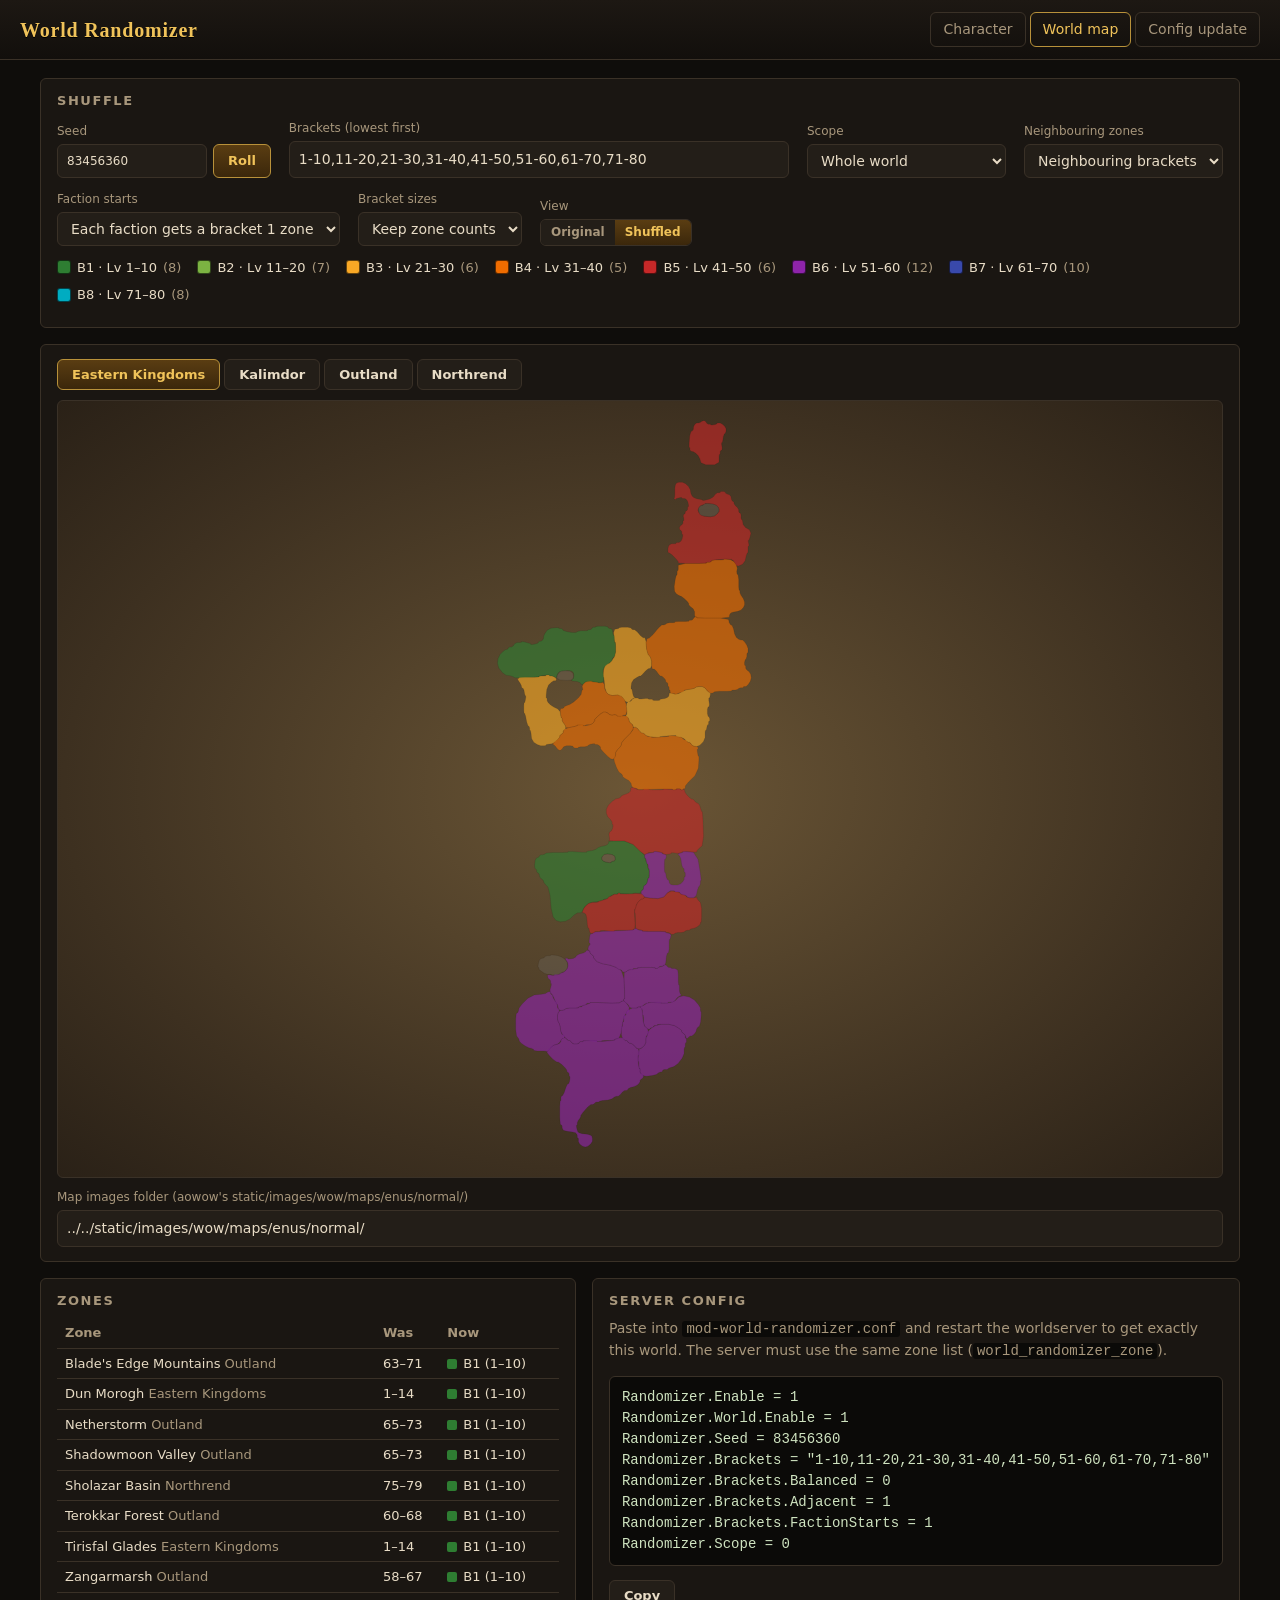
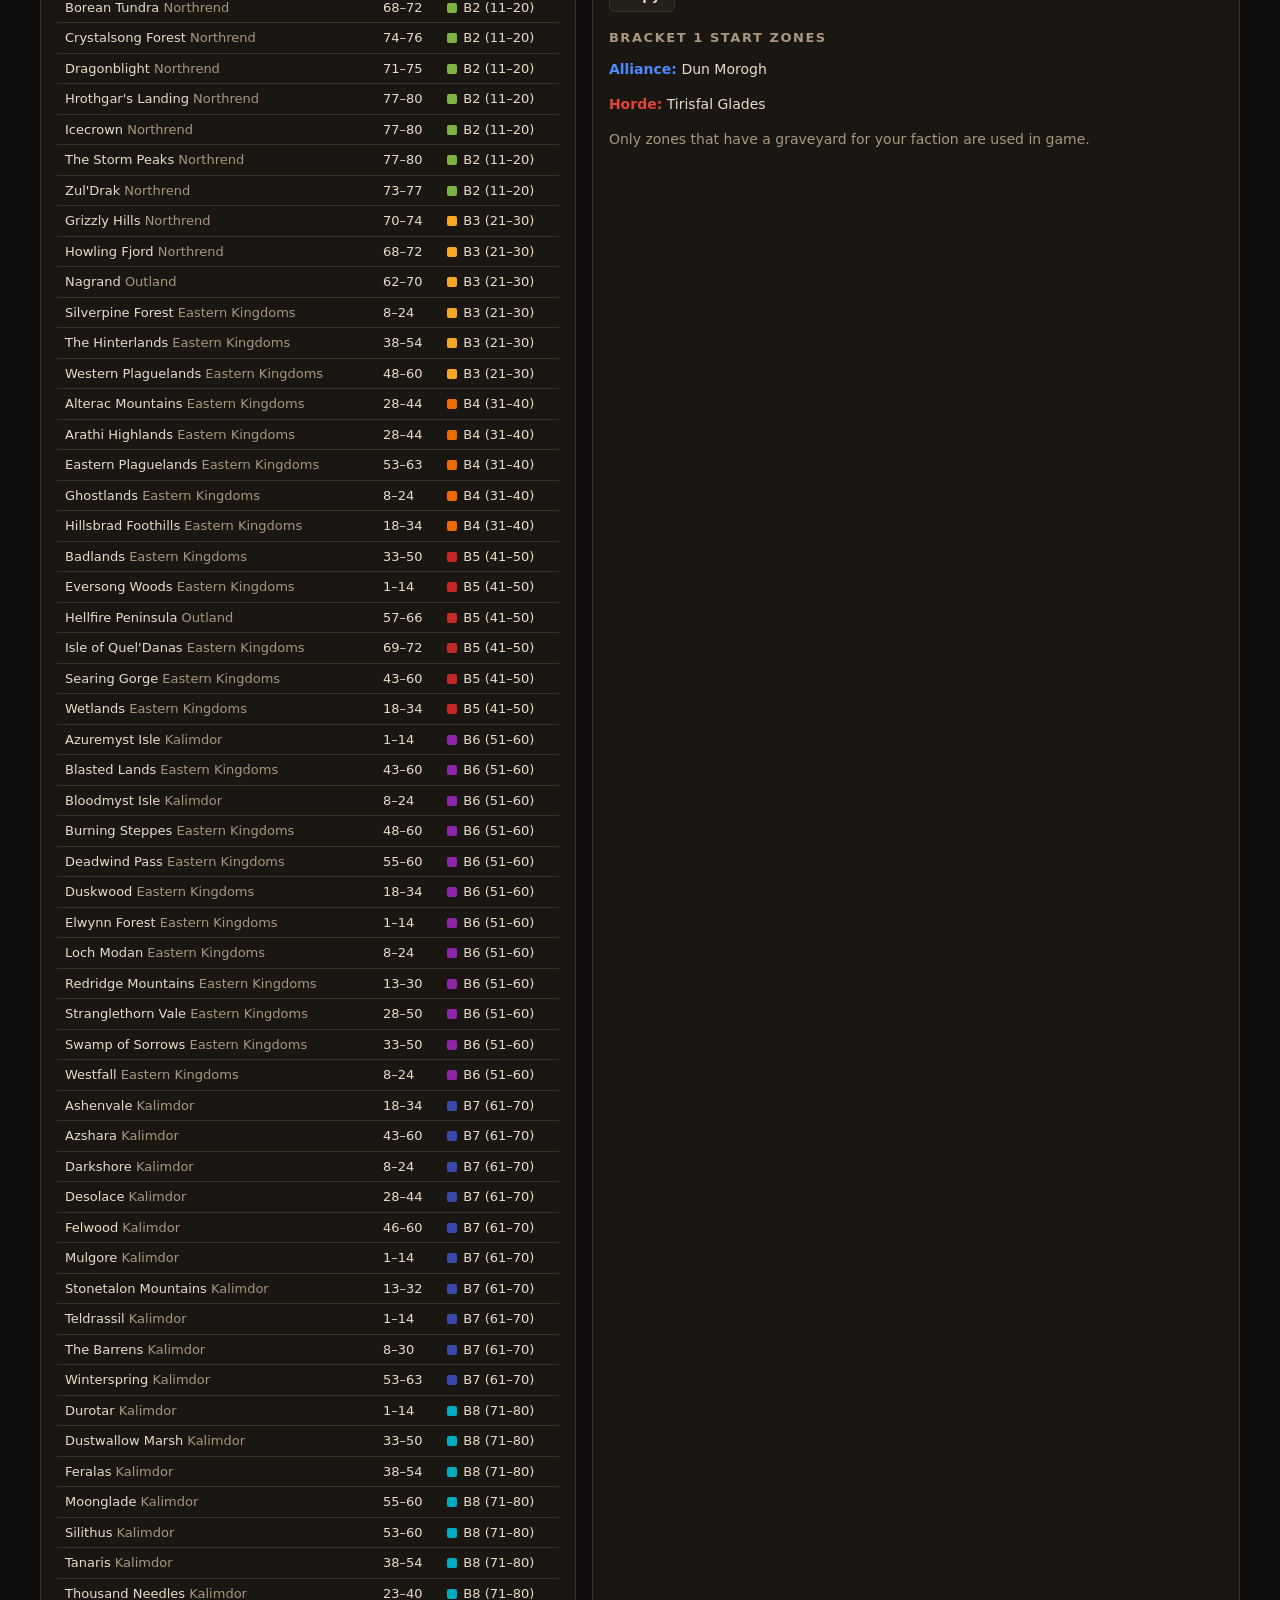
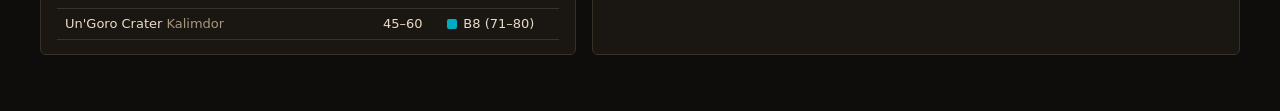
==== commit 26948b4f: "Pick your start zone, achievement popups, config update page - Start zone: the roller's picker gets " ====
--- a/web/map.html
+++ b/web/map.html
@@ -12,6 +12,7 @@
   <nav>
     <a href="index.html">Character</a>
     <a href="map.html" class="active">World map</a>
+    <a href="config.html">Config update</a>
   </nav>
 </header>
 
--- a/web/style.css
+++ b/web/style.css
@@ -136,7 +136,8 @@
   font-size: 13px;
   z-index: 10;
   display: none;
-  white-space: nowrap;
+  max-width: 380px;
+  white-space: pre-line;
 }
 
 .tooltip b { color: var(--gold); font-size: 14px; }
@@ -207,3 +208,332 @@
 .checks { display: flex; flex-wrap: wrap; gap: 6px 16px; }
 .check { display: inline-flex; align-items: center; gap: 6px; cursor: pointer; white-space: nowrap; }
 .check input { accent-color: var(--gold-dim); }
+
+/* Character roller: players (2 per row at most) */
+.players { display: grid; grid-template-columns: repeat(2, minmax(0, 1fr)); gap: 14px; }
+@media (max-width: 980px) { .players { grid-template-columns: 1fr; } }
+
+.player {
+  background: var(--panel-2);
+  border: 1px solid var(--line);
+  border-radius: var(--radius);
+  padding: 12px;
+  min-width: 0;
+}
+.player.locked-player { border-color: #6b2a24; }
+
+.phead { display: flex; align-items: center; gap: 6px; flex-wrap: wrap; margin-bottom: 10px; }
+.phead .spacer { flex: 1; }
+.phead .pname { flex: 1; min-width: 90px; width: auto; font-weight: 600; color: var(--gold); padding: 5px 8px; }
+.phead button { padding: 6px 9px; }
+.phead .badge { white-space: nowrap; }
+
+.ic { width: 56px; height: 56px; border-radius: 6px; border: 2px solid var(--gold-dim); box-shadow: 0 0 0 2px #000;
+  display: block; background: #0b0a08; }
+.ic.blank { border-color: var(--line); }
+.ic.faction { width: 34px; height: 34px; border-width: 1px; }
+span.ic.faction { display: inline-block; }
+
+.tiles { display: grid; grid-template-columns: repeat(5, minmax(0, 1fr)); gap: 8px; }
+@media (max-width: 560px) { .tiles { grid-template-columns: repeat(3, minmax(0, 1fr)); } }
+
+.tile {
+  background: var(--panel);
+  border: 1px solid var(--line);
+  border-radius: var(--radius);
+  padding: 8px 4px;
+  text-align: center;
+  display: flex;
+  flex-direction: column;
+  align-items: center;
+  gap: 4px;
+  min-width: 0;
+}
+.tile .label { font-size: 10px; letter-spacing: 0.1em; text-transform: uppercase; color: var(--muted); }
+.tile .tname { font: 600 14px/1.15 "Palatino Linotype", Georgia, serif; color: var(--gold); hyphens: auto;
+  max-width: 100%; }
+.tile.empty .tname { color: var(--muted); font-weight: 400; }
+.tile .sub { font-size: 11px; color: var(--muted); }
+.tile .tile-foot { margin-top: auto; padding-top: 4px; min-height: 24px; }
+
+button.reroll {
+  padding: 2px 8px;
+  font-size: 12px;
+  background: var(--panel-2);
+  color: var(--text);
+  border-color: var(--line);
+}
+button.reroll:hover { color: var(--gold); border-color: var(--gold-dim); }
+
+.pstart { margin-top: 10px; font-size: 13px; }
+.pstart select.zonepick { width: auto; padding: 2px 6px; font-size: 13px; font-weight: 600; }
+.pnote { margin-top: 6px; font-size: 13px; }
+.small { font-size: 12px; }
+.small-btn { padding: 3px 9px; font-size: 12px; }
+.msg .bad, .bad { color: #ff8a7a; }
+.msg .good, .good { color: #9fdc7c; }
+.grow { flex: 1; min-width: 260px; }
+.stack { display: flex; flex-direction: column; gap: 6px; }
+textarea {
+  background: var(--panel-2);
+  color: var(--text);
+  border: 1px solid var(--line);
+  border-radius: var(--radius);
+  padding: 7px 9px;
+  font: 12px/1.4 Consolas, monospace;
+  resize: vertical;
+  width: 100%;
+}
+.field input[type=text] { width: 100%; }
+code { background: #0b0a08; padding: 0 4px; border-radius: 3px; }
+
+/* Preferences */
+.catrow { border-top: 1px solid var(--line); padding: 12px 0 4px; margin-top: 12px; }
+.cathead { display: flex; align-items: center; gap: 10px; flex-wrap: wrap; margin-bottom: 8px; }
+.cathead b { min-width: 100px; color: var(--gold); }
+.segmented button { padding: 5px 10px; font-size: 12px; }
+
+.items { display: flex; flex-wrap: wrap; gap: 6px; }
+.items.specs { gap: 8px 14px; }
+.item {
+  display: flex;
+  flex-direction: column;
+  align-items: center;
+  gap: 3px;
+  padding: 4px;
+  border: 1px solid transparent;
+  border-radius: var(--radius);
+  cursor: pointer;
+  min-width: 52px;
+  user-select: none;
+}
+.item:hover { border-color: var(--line); background: var(--panel-2); }
+.item img {
+  width: 44px; height: 44px; border-radius: 5px; border: 2px solid var(--gold-dim); box-shadow: 0 0 0 1px #000;
+}
+.item .iname { font-size: 12px; text-align: center; max-width: 90px; }
+.item.off img { filter: grayscale(1) brightness(0.45); border-color: var(--line); }
+.item.off .iname { color: var(--muted); text-decoration: line-through; }
+.item.era { opacity: 0.35; cursor: not-allowed; }
+.item.picked img { border-color: #fff; box-shadow: 0 0 0 2px var(--gold), 0 0 10px var(--gold); }
+.item.drawn img { opacity: 0.55; }
+.item input.w { width: 56px; padding: 2px 4px; font-size: 12px; text-align: center; }
+.item .pct { font-size: 11px; color: var(--muted); }
+
+.specgroup {
+  display: flex; align-items: flex-start; gap: 2px; padding: 2px 6px 2px 2px; border-left: 2px solid var(--line);
+}
+.specgroup .classmark { width: 22px; height: 22px; border-radius: 4px; margin: 4px 4px 0 2px; }
+.specgroup .classname { font-size: 11px; color: var(--muted); writing-mode: vertical-rl; transform: rotate(180deg); }
+.specgroup.class-off .classmark { filter: grayscale(1) brightness(0.5); }
+
+.info {
+  display: inline-flex; align-items: center; justify-content: center;
+  width: 15px; height: 15px; margin-left: 3px; border-radius: 50%;
+  border: 1px solid var(--gold-dim); color: var(--gold); font: italic 600 10px/1 Georgia, serif;
+  cursor: help; vertical-align: 1px;
+}
+
+/* Off / banned items: greyed with a red slash; blocked ones (banned, or their faction / class is off) can't be
+   clicked */
+.icw { position: relative; display: inline-block; line-height: 0; }
+.item.slashed .icw::after {
+  content: ""; position: absolute; left: -2px; right: -2px; top: 50%; height: 3px;
+  background: #e03a2f; transform: rotate(-45deg); box-shadow: 0 0 2px #000; border-radius: 2px;
+}
+.item.slashed .iname::after { content: " \2715"; color: #e03a2f; text-decoration: none; display: inline-block; }
+.item.blocked { cursor: not-allowed; }
+.item.blocked:hover { background: none; border-color: transparent; }
+
+.limits input { width: 54px; padding: 4px 6px; }
+.banrow { display: flex; gap: 12px; align-items: flex-start; padding: 6px 0; border-top: 1px solid var(--line); }
+.banlabel { min-width: 90px; color: var(--muted); font-size: 12px; padding-top: 14px; }
+/* Bans: factions side by side with their races, classes with their specs 5 a row, professions gathering / crafting */
+.items.bansides, .items.bangroups { gap: 12px; flex-wrap: nowrap; }
+.banside { border: 1px solid var(--line); border-radius: 8px; padding: 6px 10px 8px; }
+.banside.alliance { background: linear-gradient(180deg, rgba(40, 70, 160, 0.28), transparent); }
+.banside.horde { background: linear-gradient(180deg, rgba(150, 30, 30, 0.28), transparent); }
+.banhead { display: flex; align-items: center; gap: 8px; border-bottom: 1px solid var(--line); margin-bottom: 6px; }
+.banhead b { font-family: Georgia, serif; letter-spacing: 1px; text-transform: uppercase; color: var(--gold); }
+.banraces { display: flex; gap: 6px; flex-wrap: wrap; }
+.items.bangrid { display: grid; grid-template-columns: repeat(5, max-content); gap: 8px; }
+.banclass { display: flex; align-items: center; gap: 4px; border: 1px solid var(--line); border-radius: 8px;
+  padding: 3px 6px 3px 3px; background: rgba(255, 255, 255, 0.02); }
+.banclass-cls { padding-right: 6px; margin-right: 2px; border-right: 1px solid var(--line); }
+.banclass-specs { display: flex; gap: 2px; }
+.banclass .item { min-width: 0; padding: 2px; }
+.banclass-cls .item img { width: 40px; height: 40px; }
+.banclass-specs .item img { width: 32px; height: 32px; }
+.bangroup { border: 1px solid var(--line); border-radius: 8px; padding: 6px 10px 8px; }
+.bansub { display: block; font-size: 11px; color: var(--muted); text-transform: uppercase; letter-spacing: 1px;
+  margin-bottom: 4px; }
+@media (max-width: 1150px) {
+  .items.bangrid { grid-template-columns: repeat(3, max-content); }
+}
+@media (max-width: 900px) {
+  .items.bangrid { grid-template-columns: repeat(2, max-content); }
+  .items.bansides, .items.bangroups { flex-wrap: wrap; }
+}
+
+/* Character picker */
+.wizard-back {
+  position: fixed; inset: 0; background: rgba(0, 0, 0, 0.72); display: none; z-index: 20;
+  align-items: flex-start; justify-content: center; overflow-y: auto; padding: 24px 16px;
+}
+.wizard {
+  background: var(--panel); border: 1px solid var(--gold-dim); border-radius: 10px; width: 100%; max-width: 960px;
+  box-shadow: 0 10px 40px rgba(0, 0, 0, 0.6);
+}
+.whead { display: flex; align-items: center; justify-content: space-between; padding: 12px 16px;
+  border-bottom: 1px solid var(--line); font: 600 17px/1.2 "Palatino Linotype", Georgia, serif; color: var(--gold); }
+.wsteps { display: flex; flex-wrap: wrap; gap: 4px; padding: 10px 16px 0; }
+.wstep {
+  background: var(--panel-2); color: var(--muted); border-color: var(--line); padding: 5px 10px; font-size: 12px;
+}
+.wstep.on { color: var(--gold); border-color: var(--gold-dim); background: linear-gradient(#5a3d12, #3b270b); }
+.wnote { margin: 10px 16px 0; padding: 8px 10px; border-left: 3px solid var(--gold-dim); background: var(--panel-2);
+  font-size: 13px; }
+.wbody { padding: 12px 16px; min-height: 240px; }
+.wfoot { display: flex; align-items: center; gap: 10px; padding: 12px 16px; border-top: 1px solid var(--line); }
+.wfoot .spacer { flex: 1; }
+.wfoot a { font-size: 12px; }
+.wsub { font: 600 13px/1.2 system-ui, sans-serif; color: var(--muted); letter-spacing: 0.08em;
+  text-transform: uppercase;
+  margin: 16px 0 8px; }
+.wtoolbar { margin-bottom: 10px; font-size: 13px; color: var(--muted); }
+
+.wcard {
+  background: var(--panel-2); border: 2px solid var(--line); border-radius: 8px; padding: 10px; cursor: pointer;
+  display: flex; flex-direction: column; align-items: center; gap: 6px; text-align: center; min-width: 0;
+}
+.wcard:hover { border-color: var(--gold-dim); }
+.wcard.sel { border-color: var(--gold); box-shadow: 0 0 0 1px var(--gold), 0 0 14px rgba(240, 195, 90, 0.35); }
+.wcard.no { opacity: 0.4; cursor: not-allowed; filter: grayscale(0.9); }
+.wcard.no:hover { border-color: var(--line); }
+.wcard img { width: 48px; height: 48px; border-radius: 6px; border: 2px solid var(--gold-dim); }
+.wcard b { color: var(--gold); font: 600 15px/1.2 "Palatino Linotype", Georgia, serif; }
+.wcard .role { font-size: 12px; color: #9fdc7c; }
+.wgrid { display: grid; grid-template-columns: repeat(auto-fill, minmax(150px, 1fr)); gap: 10px; }
+.wgrid.big { grid-template-columns: repeat(2, minmax(0, 220px)); justify-content: center; }
+.wgrid.big .wcard img { width: 96px; height: 96px; }
+.wgrid.wzones { grid-template-columns: repeat(auto-fill, minmax(190px, 1fr)); margin-top: 8px; }
+
+.wraces { display: grid; grid-template-columns: repeat(auto-fill, minmax(280px, 1fr)); gap: 10px; }
+.wraces .wcard { flex-direction: row; align-items: flex-start; text-align: left; }
+.wraces .face { width: 64px; height: 64px; }
+.wrace-text { display: flex; flex-direction: column; gap: 6px; min-width: 0; }
+.wrow { display: flex; flex-wrap: wrap; gap: 4px; }
+.wrow img { width: 26px; height: 26px; border-width: 1px; border-radius: 4px; }
+.wrow img.gone { filter: grayscale(1) brightness(0.4); }
+
+.wbanners { display: flex; flex-wrap: wrap; gap: 10px; justify-content: center; }
+.wbanners .wcard { width: 104px; min-height: 170px; justify-content: center;
+  background: linear-gradient(180deg, #2c241b, #18130f); }
+.wbanners .wcard img { width: 56px; height: 56px; }
+
+.wprofs { display: grid; grid-template-columns: 1fr 1fr; gap: 16px; }
+@media (max-width: 700px) { .wprofs { grid-template-columns: 1fr; } }
+.wlist { display: flex; flex-direction: column; gap: 6px; }
+.wlist .wcard { flex-direction: row; text-align: left; padding: 6px 8px; }
+.wlist .wcard img { width: 36px; height: 36px; }
+.wlist .wcard span { display: flex; flex-direction: column; gap: 2px; }
+.wlist .wcard b { font-size: 14px; }
+
+.wsummary { display: grid; grid-template-columns: repeat(auto-fit, minmax(130px, 1fr)); gap: 10px; }
+.wsummary > div { background: var(--panel-2); border: 1px solid var(--line); border-radius: 8px; padding: 10px;
+  display: flex; flex-direction: column; align-items: center; gap: 4px; }
+.wsummary img { width: 56px; height: 56px; border-radius: 6px; border: 2px solid var(--gold-dim); }
+.wsummary b { color: var(--gold); }
+.wsummary span { font-size: 12px; color: var(--muted); }
+
+.filebtn { display: inline-flex; align-items: center; cursor: pointer; background: var(--panel-2); color: var(--text);
+  border: 1px solid var(--line); border-radius: var(--radius); padding: 7px 14px;
+  font: 600 13px/1.2 system-ui, sans-serif; }
+.filebtn:hover { filter: brightness(1.15); }
+
+button.danger { color: #ff8a7a; border-color: #6b2a24; }
+.wizard.confirm { max-width: 460px; margin-top: 12vh; }
+
+/* Picker: race and class screens like the game's character creation */
+.wcreate { display: grid; grid-template-columns: 150px 150px minmax(0, 1fr); gap: 14px; align-items: start; }
+.wcreate:has(.wclasses) { grid-template-columns: 230px minmax(0, 1fr); }
+@media (max-width: 760px) { .wcreate, .wcreate:has(.wclasses) { grid-template-columns: 1fr 1fr; }
+  .wdetail { grid-column: 1 / -1; } }
+.wbanner { border-radius: 6px; padding: 10px 8px 14px; display: flex; flex-direction: column; align-items: center;
+  gap: 8px; border: 2px solid #c9a227; box-shadow: inset 0 0 18px rgba(0, 0, 0, 0.6); }
+.wbanner.alliance { background: linear-gradient(180deg, #1d3a8a, #142a63 60%, #0f1f4a); }
+.wbanner.horde { background: linear-gradient(180deg, #8a1d1d, #651414 60%, #4a0f0f); border-color: #a33; }
+.wbanner h3 { margin: 0 0 4px; font: 600 17px/1 "Palatino Linotype", Georgia, serif; color: #f4e6c0;
+  text-transform: uppercase; letter-spacing: 0.06em; text-shadow: 0 1px 2px #000; }
+.wbanner.closed { filter: grayscale(0.8) brightness(0.7); }
+.wclosed { font-size: 11px; color: #ffd0c8; text-align: center; }
+.wrace { display: flex; flex-direction: column; align-items: center; gap: 2px; cursor: pointer; padding: 2px; }
+.wrace img { width: 52px; height: 52px; border-radius: 6px; border: 2px solid #8a7a55; box-shadow: 0 0 0 2px #000; }
+.wrace .wrace-name { font-size: 12px; color: #f4e6c0; text-shadow: 0 1px 2px #000; opacity: 0;
+  transition: opacity .1s; }
+.wrace:hover .wrace-name, .wrace.sel .wrace-name { opacity: 1; }
+.wrace:hover img { border-color: #f4e6c0; }
+.wrace.sel img { border-color: var(--gold); box-shadow: 0 0 0 2px #000, 0 0 12px var(--gold); }
+.wrace.sel .wrace-name { color: var(--gold); font-weight: 600; }
+.wrace.no { cursor: help; }
+.wrace.no img { filter: grayscale(1) brightness(0.55); }
+.wrace.no .icw::after, .wclass.no .icw::after {
+  content: ""; position: absolute; left: -2px; right: -2px; top: 50%; height: 3px;
+  background: #e03a2f; transform: rotate(-45deg);
+  border-radius: 2px; }
+
+.wdetail { background: var(--panel-2); border: 1px solid var(--line); border-radius: 8px; padding: 12px 14px;
+  min-height: 420px; }
+.wdetail h3 { margin: 0; font: 600 20px/1.2 "Palatino Linotype", Georgia, serif; color: var(--gold); }
+.wdetail h4 { margin: 14px 0 6px; font: 600 12px/1.2 system-ui, sans-serif; letter-spacing: 0.1em;
+  text-transform: uppercase; color: var(--muted); }
+.wdetail p { margin: 8px 0 0; font-size: 13px; }
+.wd-head { display: flex; gap: 12px; align-items: center; }
+.wd-head img { width: 64px; height: 64px; border-radius: 8px; border: 2px solid var(--gold-dim); }
+.wd-list { list-style: none; margin: 0; padding: 0; display: flex; flex-direction: column; gap: 6px;
+  font-size: 13px; }
+.wd-list li { display: flex; gap: 8px; align-items: center; }
+.wd-list img { width: 26px; height: 26px; border-radius: 4px; border: 1px solid var(--gold-dim); }
+.wd-list .dot { width: 26px; text-align: center; color: var(--gold); }
+.wd-list .dot::before { content: "\2022"; }
+.wd-classes { display: grid; grid-template-columns: repeat(auto-fill, minmax(230px, 1fr)); gap: 8px; }
+.wd-class { display: flex; gap: 8px; align-items: flex-start; font-size: 13px; }
+.wd-class > img { width: 32px; height: 32px; border-radius: 5px; border: 1px solid var(--gold-dim); }
+.wd-class b { color: var(--gold); }
+.wd-class.no { opacity: 0.45; filter: grayscale(0.8); }
+.wd-specs { display: flex; flex-wrap: wrap; gap: 6px 10px; margin-top: 3px; font-size: 12px; color: var(--muted); }
+.wd-specs span { display: inline-flex; align-items: center; gap: 4px; }
+.wd-specs img { width: 18px; height: 18px; border-radius: 3px; }
+.wd-spec-cards { display: grid; grid-template-columns: repeat(3, minmax(0, 1fr)); gap: 12px; margin-top: 6px; }
+.wd-spec-cards .wcard img { width: 64px; height: 64px; }
+
+.wclasses { display: flex; flex-direction: column; gap: 6px; }
+.wclass { display: flex; align-items: center; gap: 10px; padding: 6px 8px; border: 2px solid var(--line);
+  border-radius: 6px; cursor: pointer; background: linear-gradient(90deg, #2c241b, #18130f); }
+.wclass img { width: 36px; height: 36px; border-radius: 5px; border: 1px solid var(--gold-dim); }
+.wclass b { display: block; color: var(--gold); }
+.wclass:hover { border-color: var(--gold-dim); }
+.wclass.sel { border-color: var(--gold); box-shadow: 0 0 10px rgba(240, 195, 90, 0.35); }
+.wclass.no { cursor: help; opacity: 0.5; }
+.wclass.no img { filter: grayscale(1); }
+.whead .spacer { flex: 1; }
+.whead { gap: 8px; }
+
+/* Config update page */
+.dropzone {
+  display: flex; flex-direction: column; align-items: center; gap: 6px; padding: 34px 16px; text-align: center;
+  border: 2px dashed var(--gold-dim); border-radius: 10px; background: var(--panel-2); cursor: pointer;
+}
+.dropzone b { font-size: 16px; color: var(--gold); }
+.dropzone.over { border-color: var(--gold); background: rgba(255, 209, 0, 0.06); }
+.filebtn.linkish { background: none; border: 0; padding: 0; color: var(--gold); text-decoration: underline; }
+.confstats { display: grid; grid-template-columns: repeat(auto-fill, minmax(170px, 1fr)); gap: 10px; margin: 14px 0; }
+.confstats div { background: var(--panel-2); border: 1px solid var(--line); border-radius: 8px; padding: 10px 12px; }
+.confstats b { display: block; font-size: 22px; color: var(--gold); }
+.confstats span { font-size: 12px; color: var(--muted); }
+.conftable { width: 100%; border-collapse: collapse; font-size: 13px; margin-bottom: 8px; }
+.conftable th { text-align: left; color: var(--muted); font-weight: 500; border-bottom: 1px solid var(--line);
+  padding: 4px 8px; }
+.conftable td { border-bottom: 1px solid var(--line); padding: 5px 8px; vertical-align: top; word-break: break-word; }
+.confpre { max-height: 420px; overflow: auto; background: #0b0a08; border: 1px solid var(--line); border-radius: 8px;
+  padding: 10px; font-size: 12px; white-space: pre; }
